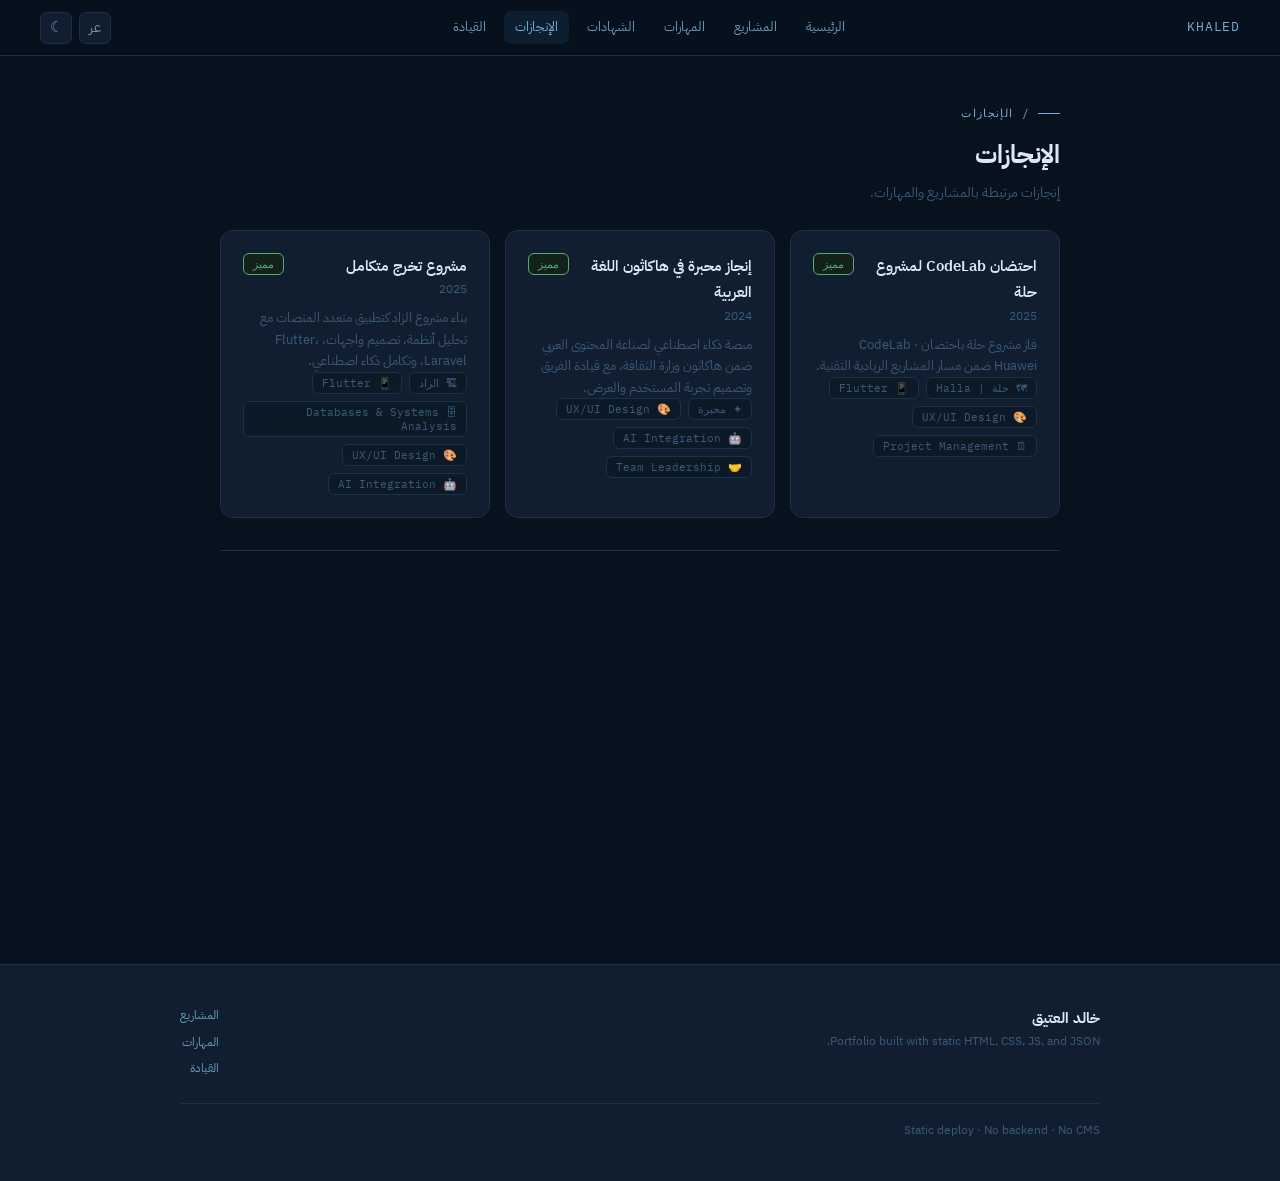
==== achievements.html @ 6316af92 "Refactor portfolio into static JSON-driven site" ====
<!DOCTYPE html>
<html lang="ar" dir="rtl" data-theme="dark">
<head>
  <meta charset="UTF-8">
  <meta name="viewport" content="width=device-width, initial-scale=1.0">
  <title>الإنجازات | خالد العتيق</title>
  <link rel="stylesheet" href="assets/css/style.css">
</head>
<body>
  <nav data-nav></nav>
  <main class="inner">
    <section class="icont">
      <div class="sec-ey" data-i18n-ar="/ الإنجازات" data-i18n-en="/ achievements">/ الإنجازات</div>
      <h1 class="sec-ttl" data-i18n-ar="الإنجازات" data-i18n-en="Achievements">الإنجازات</h1>
      <p class="sec-sub" data-i18n-ar="إنجازات مرتبطة بالمشاريع والمهارات." data-i18n-en="Achievements connected to projects and skills.">إنجازات مرتبطة بالمشاريع والمهارات.</p>
      <div class="list-grid" data-featured-achievements></div>
      <hr class="divl">
      <div class="list-grid" data-achievements-list></div>
    </section>
  </main>
  <footer data-footer></footer>
  <script src="assets/js/utils.js"></script>
  <script src="assets/js/data-loader.js"></script>
  <script src="assets/js/app.js"></script>
  <script src="assets/js/render-achievements.js"></script>
</body>
</html>
---- assets/css/style.css ----
@import url("https://fonts.googleapis.com/css2?family=IBM+Plex+Sans+Arabic:wght@300;400;500;600;700&family=IBM+Plex+Mono:wght@400;500;700&display=swap");

[data-theme="dark"] {
  --bg: #08111e;
  --bg2: #0c1928;
  --surface: #101e30;
  --surface2: #162538;
  --border: #1d304a;
  --text: #dce8f2;
  --text2: #6a9ab8;
  --muted: #3a5a78;
  --accent: #7aaed4;
  --accent2: #4d8ab0;
  --accent-dim: #0d1e30;
  --tag: #0c1a28;
  --bw: #12221a;
  --bwt: #5aa87a;
}

[data-theme="light"] {
  --bg: #f4f8fc;
  --bg2: #eaf2f8;
  --surface: #ffffff;
  --surface2: #f0f7fd;
  --border: #c0d4e8;
  --text: #0a1828;
  --text2: #1a5078;
  --muted: #5a88a8;
  --accent: #1a6898;
  --accent2: #2878b0;
  --accent-dim: #daecf8;
  --tag: #e0eef8;
  --bw: #d8f0e4;
  --bwt: #1a7840;
}

* {
  box-sizing: border-box;
  margin: 0;
  padding: 0;
}

html {
  scroll-behavior: smooth;
}

body {
  background: var(--bg);
  color: var(--text);
  font-family: "IBM Plex Sans Arabic", sans-serif;
  font-size: 15px;
  line-height: 1.75;
}

a {
  color: inherit;
  text-decoration: none;
}

button,
input,
select,
textarea {
  font: inherit;
}

nav {
  position: fixed;
  inset: 0 0 auto;
  z-index: 20;
  height: 56px;
  display: flex;
  align-items: center;
  justify-content: space-between;
  gap: 1rem;
  padding: 0 2.5rem;
  background: rgba(8, 17, 30, .92);
  border-bottom: 1px solid var(--border);
  backdrop-filter: blur(20px);
}

[data-theme="light"] nav {
  background: rgba(244, 248, 252, .92);
}

.nav-logo {
  font-family: "IBM Plex Mono", monospace;
  font-size: 13px;
  color: var(--accent);
  letter-spacing: .06em;
  white-space: nowrap;
}

.nav-links,
.nav-ctrl,
.row,
.chips,
.tags,
.filters {
  display: flex;
  align-items: center;
  gap: 7px;
  flex-wrap: wrap;
}

.nav-link {
  color: var(--text2);
  font-size: 13px;
  padding: 5px 11px;
  border-radius: 7px;
}

.nav-link:hover,
.nav-link.active {
  color: var(--accent);
  background: var(--accent-dim);
}

.ibt {
  width: 32px;
  height: 32px;
  display: grid;
  place-items: center;
  border: 1px solid var(--border);
  border-radius: 7px;
  background: var(--surface);
  color: var(--text2);
  cursor: pointer;
}

.ibt:hover {
  border-color: var(--accent);
  color: var(--accent);
}

.hero,
.section,
.icont {
  max-width: 920px;
  margin: 0 auto;
  padding-inline: 2.5rem;
}

.hero {
  min-height: 90vh;
  padding-top: 56px;
  display: flex;
  flex-direction: column;
  justify-content: center;
}

.ey,
.sec-ey,
.dslbl {
  font-family: "IBM Plex Mono", monospace;
  color: var(--accent);
  letter-spacing: .12em;
}

.ey,
.sec-ey {
  display: flex;
  align-items: center;
  gap: 8px;
  font-size: 11px;
  margin-bottom: .6rem;
}

.ey::before,
.sec-ey::before {
  content: "";
  width: 22px;
  height: 1px;
  background: var(--accent);
}

.hero-name {
  font-size: clamp(2.8rem, 7vw, 5rem);
  font-weight: 700;
  line-height: 1.08;
  margin-bottom: .7rem;
}

.hero-name em {
  color: var(--accent);
  font-style: normal;
}

.hero-role {
  color: var(--text2);
  font-size: 1.05rem;
  margin-bottom: 1.4rem;
}

.hero-bio,
.sec-sub,
.pd,
.skcard-desc,
.d-desc,
.tld,
.empty,
.error {
  color: var(--muted);
}

.hero-bio {
  max-width: 560px;
  font-size: .94rem;
  line-height: 1.9;
  margin-bottom: 2rem;
}

.btn,
.more-btn,
.filter-btn {
  border: 1px solid var(--border);
  border-radius: 8px;
  padding: 8px 18px;
  background: var(--surface);
  color: var(--text2);
  cursor: pointer;
  transition: all .15s;
}

.btn-p {
  background: var(--accent);
  border-color: var(--accent);
  color: #fff;
}

.btn:hover,
.more-btn:hover,
.filter-btn:hover,
.filter-btn.active {
  border-color: var(--accent);
  color: var(--accent);
  background: var(--accent-dim);
}

.stats {
  display: grid;
  grid-template-columns: repeat(3, 1fr);
  background: var(--surface);
  border-block: 1px solid var(--border);
}

.st {
  padding: 1.6rem 1.5rem;
  text-align: center;
}

.st + .st {
  border-inline-start: 1px solid var(--border);
}

.stn {
  display: block;
  color: var(--accent);
  font: 700 1.9rem "IBM Plex Mono", monospace;
}

.stl {
  color: var(--muted);
  font-size: 12px;
}

.section {
  padding-block: 4.5rem;
}

.section-band {
  background: var(--bg2);
}

.sec-ttl {
  font-size: 1.55rem;
  font-weight: 700;
  margin-bottom: .3rem;
}

.sec-sub {
  font-size: .88rem;
  margin-bottom: 1.5rem;
}

.sec-footer {
  margin-top: 1.5rem;
}

.inner {
  padding-top: 56px;
  min-height: 100vh;
}

.icont {
  padding-block: 3rem;
}

.pgrid,
.skill-cards,
.list-grid {
  display: grid;
  grid-template-columns: repeat(auto-fill, minmax(255px, 1fr));
  gap: .9rem;
}

.pcard,
.skcard,
.dcard,
.cf,
.achievement-card {
  background: var(--surface);
  border: 1px solid var(--border);
  border-radius: 13px;
  padding: 1.4rem;
}

.pcard,
.skcard-link,
.chip,
.lnk {
  cursor: pointer;
  transition: all .15s;
}

.pcard:hover,
.skcard:hover,
.cf:hover,
.achievement-card:hover {
  border-color: var(--accent);
  background: var(--surface2);
}

.pcard-top,
.skcard-head,
.cf-h {
  display: flex;
  align-items: flex-start;
  justify-content: space-between;
  gap: 1rem;
}

.pcard-ico,
.skcard-ico,
.d-ico,
.tlc-ico {
  display: grid;
  place-items: center;
  background: var(--accent-dim);
  border: 1px solid var(--border);
  border-radius: 9px;
  flex-shrink: 0;
}

.pcard-ico {
  width: 40px;
  height: 40px;
  font-size: 1.15rem;
}

.skcard-ico {
  width: 36px;
  height: 36px;
}

.d-ico {
  width: 52px;
  height: 52px;
  font-size: 1.35rem;
  margin-bottom: 1rem;
}

.parr {
  color: var(--muted);
}

.pt,
.skcard-name,
.cf-n,
.tlc-t,
.tlt {
  font-weight: 600;
}

.ps,
.cf-o,
.tlc-o,
.tlo,
.d-meta {
  color: var(--muted);
  font-size: 12px;
}

.pd,
.skcard-desc {
  font-size: 13px;
  line-height: 1.65;
  margin-top: .45rem;
}

.tag,
.badge,
.chip,
.lnk,
.hsc {
  border: 1px solid var(--border);
  background: var(--tag);
  color: var(--muted);
  border-radius: 6px;
  padding: 3px 9px;
  font: 11px "IBM Plex Mono", monospace;
}

.badge-featured,
.b-win {
  background: var(--bw);
  border-color: var(--bwt);
  color: var(--bwt);
}

.hs-skill-row {
  display: flex;
  flex-wrap: wrap;
  gap: 8px;
}

.hsc {
  display: flex;
  align-items: center;
  gap: 6px;
  font-family: inherit;
  font-size: 13px;
}

.hsc-dot {
  width: 6px;
  height: 6px;
  border-radius: 50%;
  background: var(--accent);
}

.cert-compact,
.cert-full,
.tl,
.stack {
  display: flex;
  flex-direction: column;
  gap: .6rem;
}

.cc-row {
  background: var(--surface);
  border: 1px solid var(--border);
  border-radius: 8px;
  padding: .8rem 1.1rem;
  display: flex;
  justify-content: space-between;
  gap: 1rem;
}

.cc-name {
  font-size: 13px;
  font-weight: 500;
}

.cc-org,
.cc-yr,
.cf-y {
  color: var(--muted);
  font-size: 11px;
}

.back {
  display: inline-flex;
  color: var(--muted);
  font-size: 13px;
  margin-bottom: 1.5rem;
}

.back:hover,
.chip:hover,
.lnk:hover {
  color: var(--accent);
  border-color: var(--accent);
}

.d-ttl {
  font-size: 1.45rem;
  margin-bottom: .25rem;
}

.dsec {
  margin-top: 1.3rem;
}

.dslbl {
  font-size: 10px;
  margin-bottom: .6rem;
}

.dbuls {
  display: flex;
  flex-direction: column;
  gap: .35rem;
}

.dbul {
  color: var(--text2);
  font-size: 13px;
}

.tlc,
.tli {
  display: grid;
  gap: 1rem;
  border-bottom: 1px solid var(--border);
}

.tlc {
  grid-template-columns: 32px 1fr;
  padding: .9rem 0;
}

.tlc-ico {
  width: 32px;
  height: 32px;
}

.tli {
  grid-template-columns: 90px 1fr;
  padding: 1.1rem 0;
}

.tly {
  color: var(--accent);
  font: 11px "IBM Plex Mono", monospace;
}

.search {
  width: min(100%, 340px);
  border: 1px solid var(--border);
  border-radius: 8px;
  background: var(--surface);
  color: var(--text);
  padding: 8px 12px;
}

.toolbar {
  display: flex;
  justify-content: space-between;
  align-items: center;
  gap: 1rem;
  flex-wrap: wrap;
  margin-bottom: 1.4rem;
}

.divl {
  border: 0;
  border-top: 1px solid var(--border);
  margin: 2rem 0;
}

footer {
  background: var(--surface);
  border-top: 1px solid var(--border);
  padding: 2.5rem;
  margin-top: 4rem;
}

.fti,
.ftb {
  max-width: 920px;
  margin: 0 auto;
  display: flex;
  justify-content: space-between;
  gap: 1rem;
  flex-wrap: wrap;
}

.ftb {
  border-top: 1px solid var(--border);
  margin-top: 1.5rem;
  padding-top: 1rem;
}

.ft-n {
  font-weight: 700;
}

.ft-tg,
.ftc {
  color: var(--muted);
  font-size: 12px;
}

.ft-ls {
  display: flex;
  flex-direction: column;
  gap: .35rem;
}

.ft-l {
  color: var(--text2);
  font-size: 12px;
}

.error,
.empty {
  padding: 1rem;
  border: 1px solid var(--border);
  border-radius: 10px;
  background: var(--surface);
}

@media (max-width: 760px) {
  nav {
    padding: 0 1rem;
  }

  .nav-links {
    gap: 1px;
  }

  .nav-link:not(.active) {
    display: none;
  }

  .hero,
  .section,
  .icont {
    padding-inline: 1rem;
  }

  .stats {
    grid-template-columns: 1fr;
  }

  .st + .st {
    border-inline-start: 0;
    border-top: 1px solid var(--border);
  }

  .pgrid,
  .skill-cards,
  .list-grid {
    grid-template-columns: 1fr;
  }

  .tli {
    grid-template-columns: 1fr;
  }
}
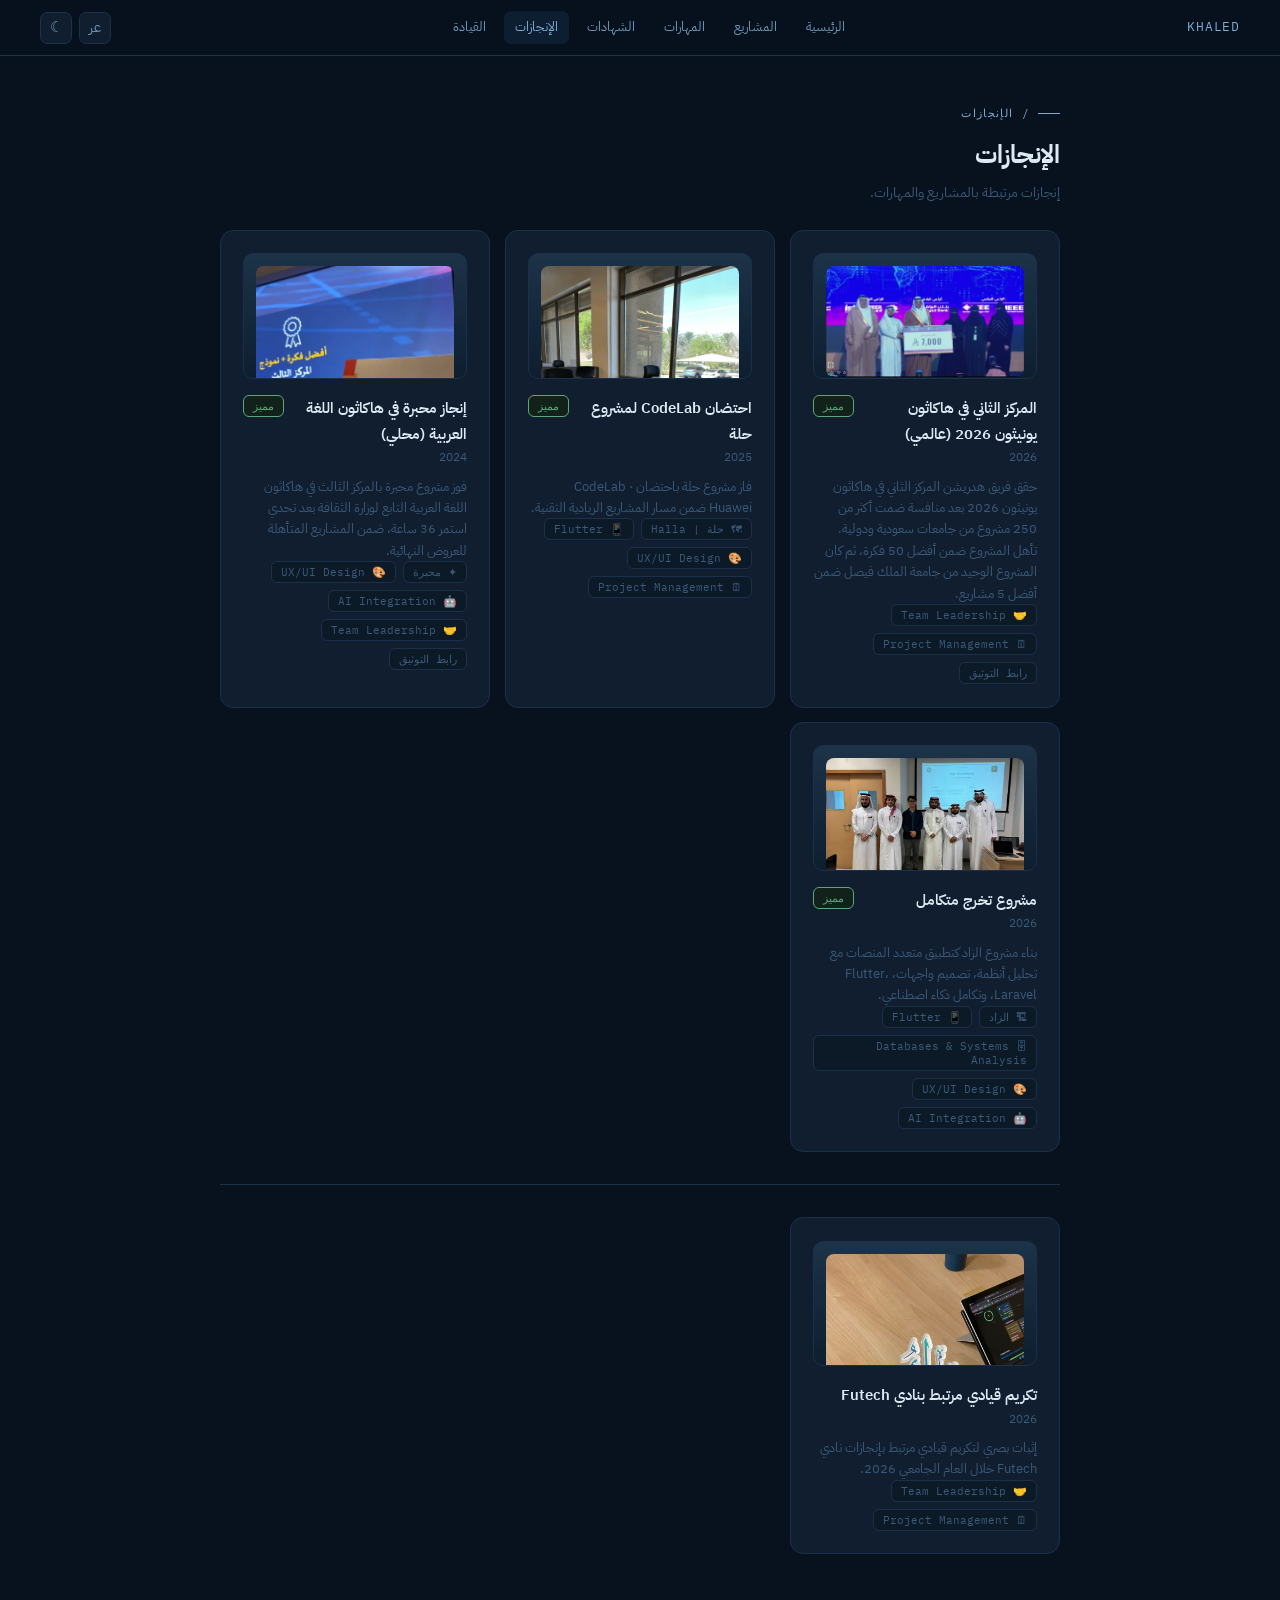
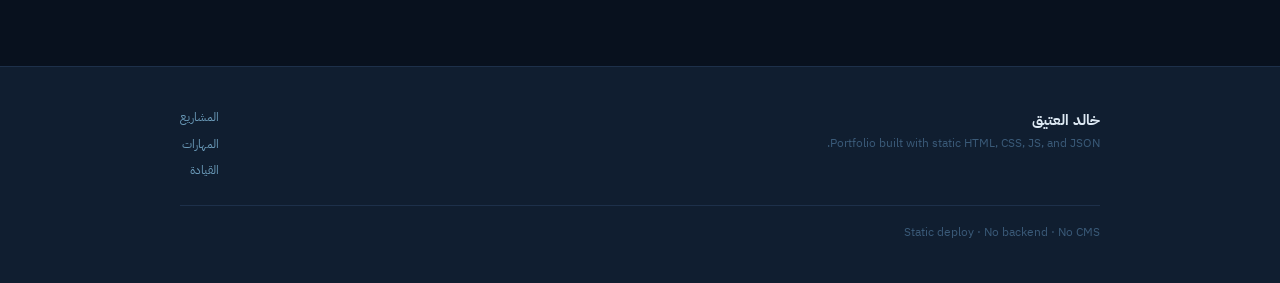
==== commit dfd562fc: "Jone" ====
--- a/achievements.html
+++ b/achievements.html
@@ -1,18 +1,21 @@
 <!DOCTYPE html>
 <html lang="ar" dir="rtl" data-theme="dark">
+
 <head>
   <meta charset="UTF-8">
   <meta name="viewport" content="width=device-width, initial-scale=1.0">
   <title>الإنجازات | خالد العتيق</title>
   <link rel="stylesheet" href="assets/css/style.css">
 </head>
+
 <body>
   <nav data-nav></nav>
   <main class="inner">
     <section class="icont">
       <div class="sec-ey" data-i18n-ar="/ الإنجازات" data-i18n-en="/ achievements">/ الإنجازات</div>
       <h1 class="sec-ttl" data-i18n-ar="الإنجازات" data-i18n-en="Achievements">الإنجازات</h1>
-      <p class="sec-sub" data-i18n-ar="إنجازات مرتبطة بالمشاريع والمهارات." data-i18n-en="Achievements connected to projects and skills.">إنجازات مرتبطة بالمشاريع والمهارات.</p>
+      <p class="sec-sub" data-i18n-ar="إنجازات مرتبطة بالمشاريع والمهارات."
+        data-i18n-en="Achievements connected to projects and skills.">إنجازات مرتبطة بالمشاريع والمهارات.</p>
       <div class="list-grid" data-featured-achievements></div>
       <hr class="divl">
       <div class="list-grid" data-achievements-list></div>
@@ -24,4 +27,5 @@
   <script src="assets/js/app.js"></script>
   <script src="assets/js/render-achievements.js"></script>
 </body>
-</html>
+
+</html>
--- a/assets/css/style.css
+++ b/assets/css/style.css
@@ -249,7 +249,7 @@
   text-align: center;
 }
 
-.st + .st {
+.st+.st {
   border-inline-start: 1px solid var(--border);
 }
 
@@ -329,6 +329,30 @@
 .achievement-card:hover {
   border-color: var(--accent);
   background: var(--surface2);
+}
+
+.project-media {
+  display: grid;
+  place-items: center;
+  width: 100%;
+  aspect-ratio: 16 / 9;
+  padding: .75rem;
+  border: 1px solid var(--border);
+  border-radius: 10px;
+  overflow: hidden;
+  margin-bottom: 1rem;
+  background:
+    linear-gradient(180deg, rgba(122, 174, 212, .14), rgba(13, 30, 48, .08)),
+    var(--accent-dim);
+}
+
+.project-img {
+  width: 100%;
+  height: 100%;
+  object-fit: contain;
+  object-position: center;
+  display: block;
+  border-radius: 8px;
 }
 
 .pcard-top,
@@ -398,6 +422,39 @@
   margin-top: .45rem;
 }
 
+.achievement-media,
+.cf-media {
+  display: grid;
+  place-items: center;
+  width: 100%;
+  aspect-ratio: 16 / 9;
+  padding: .75rem;
+  border: 1px solid var(--border);
+  border-radius: 10px;
+  overflow: hidden;
+  background:
+    linear-gradient(180deg, rgba(122, 174, 212, .14), rgba(13, 30, 48, .08)),
+    var(--accent-dim);
+}
+
+.achievement-media {
+  margin-bottom: 1rem;
+}
+
+.project-detail-media,
+.leadership-media {
+  margin-bottom: 1.1rem;
+}
+
+.achievement-img {
+  width: 100%;
+  height: 100%;
+  object-fit: contain;
+  object-position: center;
+  display: block;
+  border-radius: 8px;
+}
+
 .tag,
 .badge,
 .chip,
@@ -470,6 +527,64 @@
   font-size: 11px;
 }
 
+.cert-section {
+  display: flex;
+  flex-direction: column;
+  gap: .9rem;
+  margin-bottom: 1.6rem;
+}
+
+.cert-section-head {
+  display: flex;
+  flex-direction: column;
+  gap: .2rem;
+}
+
+.cert-section-sub,
+.cf-summary {
+  color: var(--muted);
+  font-size: 13px;
+}
+
+.cert-grid {
+  display: grid;
+  grid-template-columns: repeat(auto-fill, minmax(270px, 1fr));
+  gap: .9rem;
+}
+
+.cf {
+  padding: 1rem;
+}
+
+.cf-media {
+  margin-bottom: .9rem;
+}
+
+.cf-img {
+  width: 100%;
+  height: 100%;
+  object-fit: contain;
+  object-position: center;
+  display: block;
+  border-radius: 8px;
+}
+
+.cf-meta,
+.cf-actions {
+  display: flex;
+  align-items: center;
+  gap: .45rem;
+  flex-wrap: wrap;
+}
+
+.cf-meta {
+  justify-content: flex-end;
+}
+
+.cf-actions {
+  margin-top: .2rem;
+}
+
 .back {
   display: inline-flex;
   color: var(--muted);
@@ -554,6 +669,16 @@
   margin-bottom: 1.4rem;
 }
 
+.cert-toolbar {
+  justify-content: flex-start;
+  margin-bottom: 1.8rem;
+}
+
+.cert-toolbar .filters {
+  gap: .8rem;
+  row-gap: .8rem;
+}
+
 .divl {
   border: 0;
   border-top: 1px solid var(--border);
@@ -635,7 +760,7 @@
     grid-template-columns: 1fr;
   }
 
-  .st + .st {
+  .st+.st {
     border-inline-start: 0;
     border-top: 1px solid var(--border);
   }
